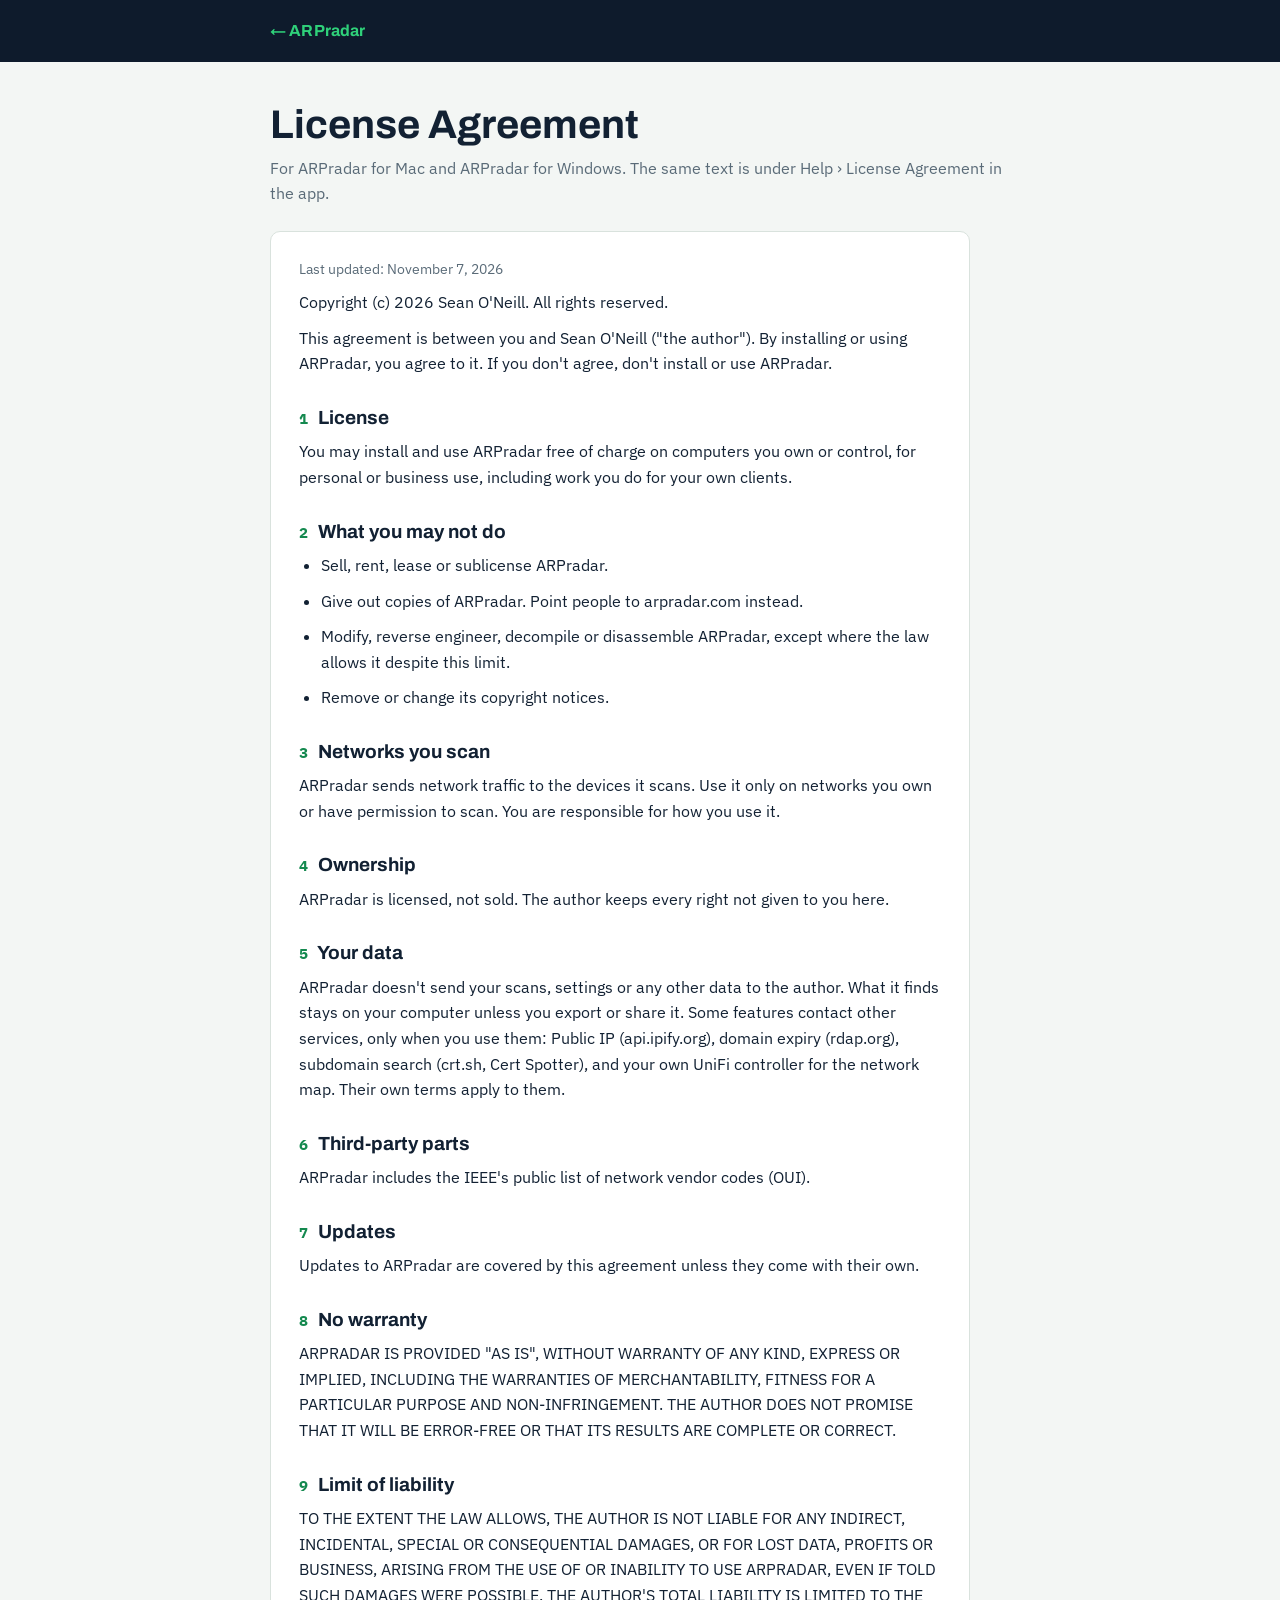
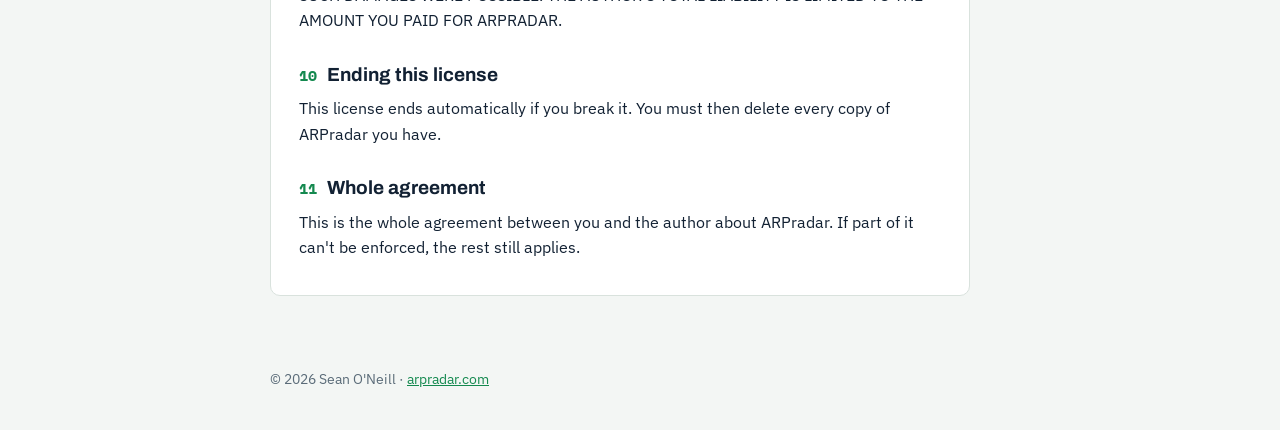
==== license.html @ 049ef29d "License Agreement page; copyright and license links in the footer and under the downloads Co-Authore" ====
<!doctype html>
<html lang="en">
<head>
<meta charset="utf-8">
<meta name="viewport" content="width=device-width, initial-scale=1, viewport-fit=cover">
<title>ARPradar License Agreement</title>
<meta name="description" content="The end-user license agreement for ARPradar for Mac and Windows.">
<link rel="icon" href="favicon.svg" type="image/svg+xml">
<link rel="canonical" href="https://arpradar.com/license.html">
<link rel="preconnect" href="https://fonts.googleapis.com">
<link rel="preconnect" href="https://fonts.gstatic.com" crossorigin>
<link rel="stylesheet" href="https://fonts.googleapis.com/css2?family=Archivo:wdth,wght@62..125,500..800&family=IBM+Plex+Sans:wght@400;500;600&family=IBM+Plex+Mono:wght@400;500&display=swap">
<style>
:root{color-scheme:light}
body{margin:0}
:root{
  --navy:#0e1b2c; --navy-2:#142740; --scope:#2fd17a; --scope-hi:#7dffb2; --scope-dim:rgba(47,209,122,.28);
  --bg:#f3f6f4; --surface:#ffffff; --ink:#122133; --muted:#5a6b78; --line:#d9e2dd; --accent:#14894f; --accent-ink:#ffffff;
  --off:#d33b3b; --tint:rgba(20,137,79,.08);
  --f-display:"Archivo",ui-sans-serif,system-ui,-apple-system,sans-serif;
  --f-body:"IBM Plex Sans",ui-sans-serif,system-ui,-apple-system,sans-serif;
  --f-mono:"IBM Plex Mono",ui-monospace,SFMono-Regular,Menlo,monospace;
}
@media (prefers-color-scheme:dark){:root:not([data-theme="light"]){
  --bg:#0b1522; --surface:#112033; --ink:#e3efe8; --muted:#8fa3b2; --line:#1f3550; --accent:#2fd17a; --accent-ink:#0e1b2c;
  --off:#ff6b6b; --tint:rgba(47,209,122,.10); color-scheme:dark}}
:root[data-theme="dark"]{
  --bg:#0b1522; --surface:#112033; --ink:#e3efe8; --muted:#8fa3b2; --line:#1f3550; --accent:#2fd17a; --accent-ink:#0e1b2c;
  --off:#ff6b6b; --tint:rgba(47,209,122,.10); color-scheme:dark}

*{box-sizing:border-box}
body{background:var(--bg);color:var(--ink);font:16px/1.6 var(--f-body);-webkit-font-smoothing:antialiased}
.wrap{max-width:780px;margin:0 auto;padding-left:max(20px,env(safe-area-inset-left,0px));padding-right:max(20px,env(safe-area-inset-right,0px))}
header{background:var(--navy);color:#e3efe8;padding-block:18px}
header a{color:var(--scope);text-decoration:none;font-family:var(--f-display);font-weight:700;letter-spacing:.01em}
h1{font-family:var(--f-display);font-size:clamp(28px,5vw,40px);line-height:1.15;margin:40px 0 8px;text-wrap:balance}
.lead{color:var(--muted);margin:0 0 24px}
article{background:var(--surface);border:1px solid var(--line);border-radius:10px;padding:8px 28px 24px;margin:0 0 48px;max-width:70ch}
article h2{font-family:var(--f-display);font-size:19px;margin:26px 0 6px;text-wrap:balance}
article h2 span{font-family:var(--f-mono);color:var(--accent);font-size:15px;margin-right:6px}
article p,article li{margin:0 0 10px}
article ul{margin:0 0 10px;padding-left:22px}
article .date{color:var(--muted);font-size:14px;margin-top:18px}
@media (max-width:480px){article{padding:4px 18px 18px}}
footer{padding-block:24px 40px;color:var(--muted);font-size:14px}
footer a{color:var(--accent)}
</style>
</head>
<body>
<header><div class="wrap"><a href="./">← ARPradar</a></div></header>
<main class="wrap">
<h1>License Agreement</h1>
<p class="lead">For ARPradar for Mac and ARPradar for Windows. The same text is under Help › License Agreement in the app.</p>
<article>
<p class="date">Last updated: November 7, 2026</p>
<p>Copyright (c) 2026 Sean O&#x27;Neill. All rights reserved.</p>
<p>This agreement is between you and Sean O&#x27;Neill (&quot;the author&quot;). By installing or using ARPradar, you agree to it. If you don&#x27;t agree, don&#x27;t install or use ARPradar.</p>
<h2><span>1</span> License</h2>
<p>You may install and use ARPradar free of charge on computers you own or control, for personal or business use, including work you do for your own clients.</p>
<h2><span>2</span> What you may not do</h2>
<ul><li>Sell, rent, lease or sublicense ARPradar.</li><li>Give out copies of ARPradar. Point people to arpradar.com instead.</li><li>Modify, reverse engineer, decompile or disassemble ARPradar, except where the law allows it despite this limit.</li><li>Remove or change its copyright notices.</li></ul>
<h2><span>3</span> Networks you scan</h2>
<p>ARPradar sends network traffic to the devices it scans. Use it only on networks you own or have permission to scan. You are responsible for how you use it.</p>
<h2><span>4</span> Ownership</h2>
<p>ARPradar is licensed, not sold. The author keeps every right not given to you here.</p>
<h2><span>5</span> Your data</h2>
<p>ARPradar doesn&#x27;t send your scans, settings or any other data to the author. What it finds stays on your computer unless you export or share it. Some features contact other services, only when you use them: Public IP (api.ipify.org), domain expiry (rdap.org), subdomain search (crt.sh, Cert Spotter), and your own UniFi controller for the network map. Their own terms apply to them.</p>
<h2><span>6</span> Third-party parts</h2>
<p>ARPradar includes the IEEE&#x27;s public list of network vendor codes (OUI).</p>
<h2><span>7</span> Updates</h2>
<p>Updates to ARPradar are covered by this agreement unless they come with their own.</p>
<h2><span>8</span> No warranty</h2>
<p>ARPRADAR IS PROVIDED &quot;AS IS&quot;, WITHOUT WARRANTY OF ANY KIND, EXPRESS OR IMPLIED, INCLUDING THE WARRANTIES OF MERCHANTABILITY, FITNESS FOR A PARTICULAR PURPOSE AND NON-INFRINGEMENT. THE AUTHOR DOES NOT PROMISE THAT IT WILL BE ERROR-FREE OR THAT ITS RESULTS ARE COMPLETE OR CORRECT.</p>
<h2><span>9</span> Limit of liability</h2>
<p>TO THE EXTENT THE LAW ALLOWS, THE AUTHOR IS NOT LIABLE FOR ANY INDIRECT, INCIDENTAL, SPECIAL OR CONSEQUENTIAL DAMAGES, OR FOR LOST DATA, PROFITS OR BUSINESS, ARISING FROM THE USE OF OR INABILITY TO USE ARPRADAR, EVEN IF TOLD SUCH DAMAGES WERE POSSIBLE. THE AUTHOR&#x27;S TOTAL LIABILITY IS LIMITED TO THE AMOUNT YOU PAID FOR ARPRADAR.</p>
<h2><span>10</span> Ending this license</h2>
<p>This license ends automatically if you break it. You must then delete every copy of ARPradar you have.</p>
<h2><span>11</span> Whole agreement</h2>
<p>This is the whole agreement between you and the author about ARPradar. If part of it can&#x27;t be enforced, the rest still applies.</p>
</article>
</main>
<footer><div class="wrap">© 2026 Sean O'Neill · <a href="./">arpradar.com</a></div></footer>
</body>
</html>
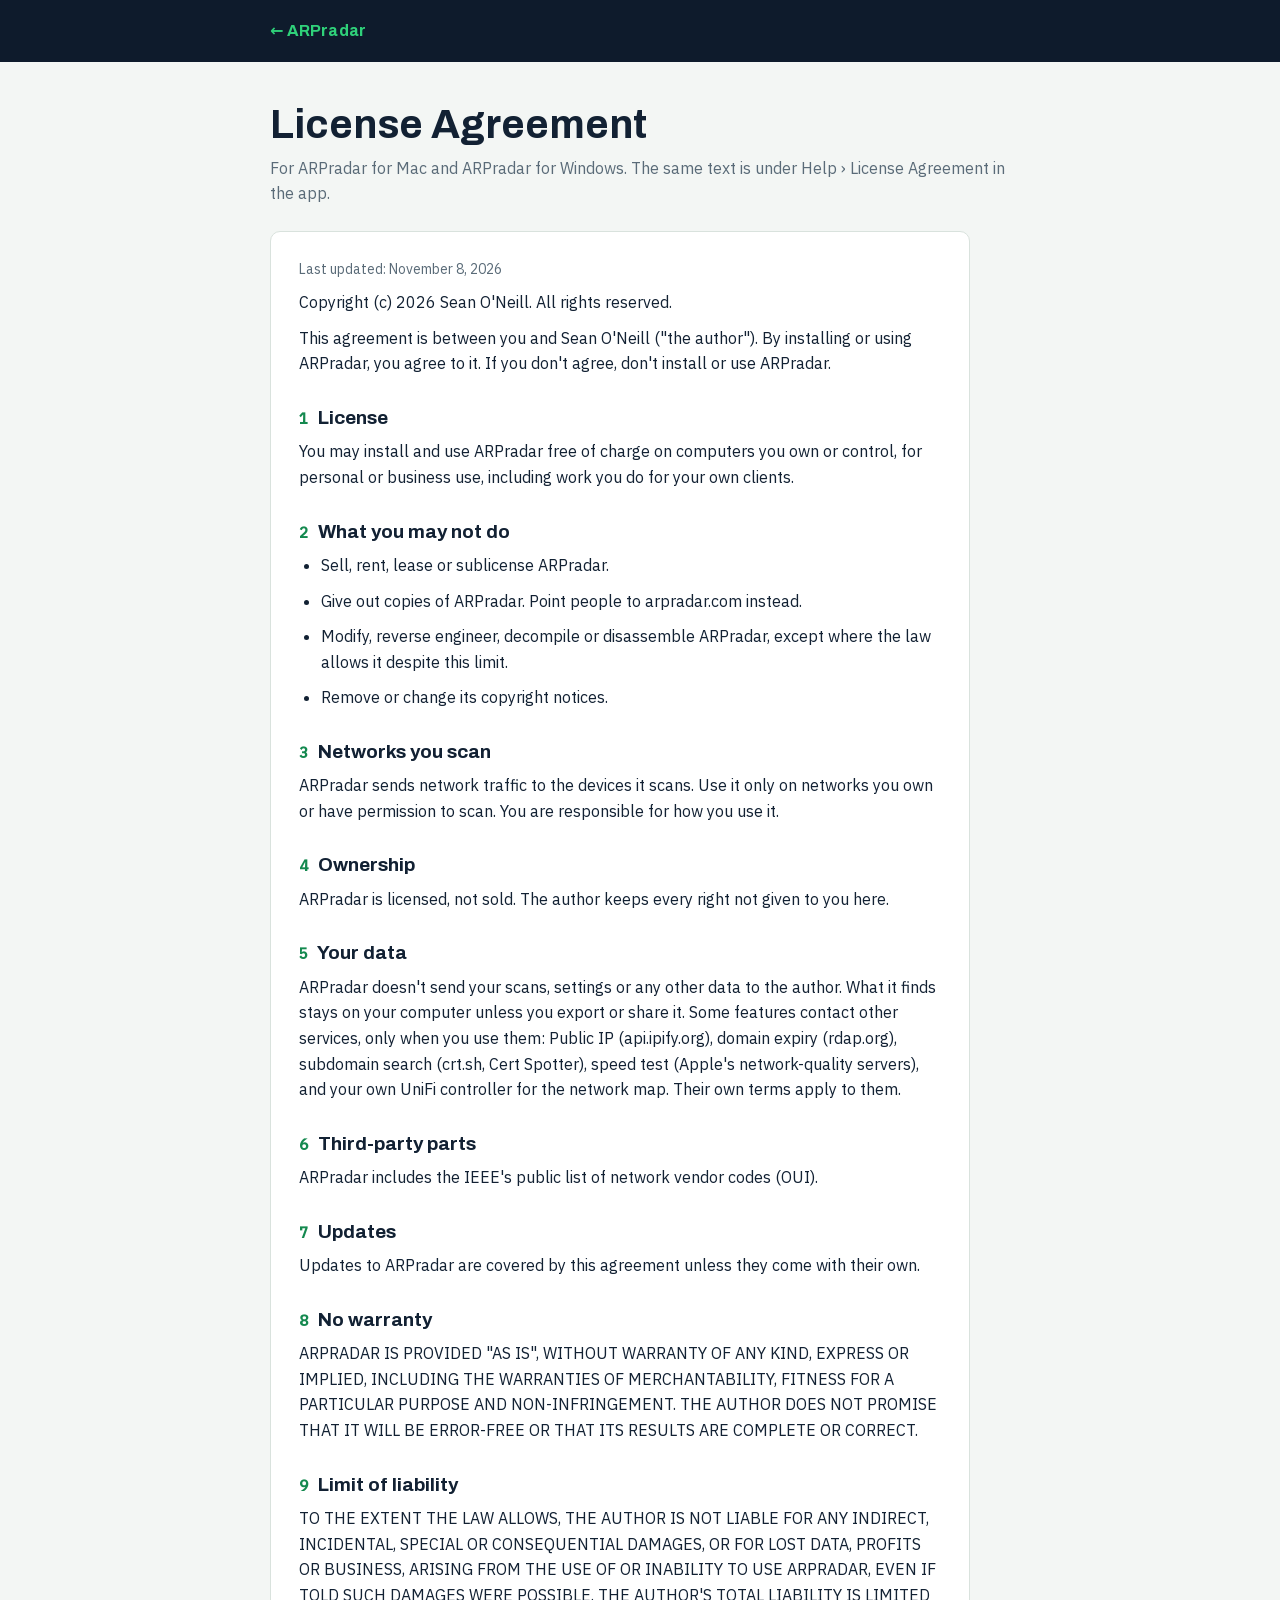
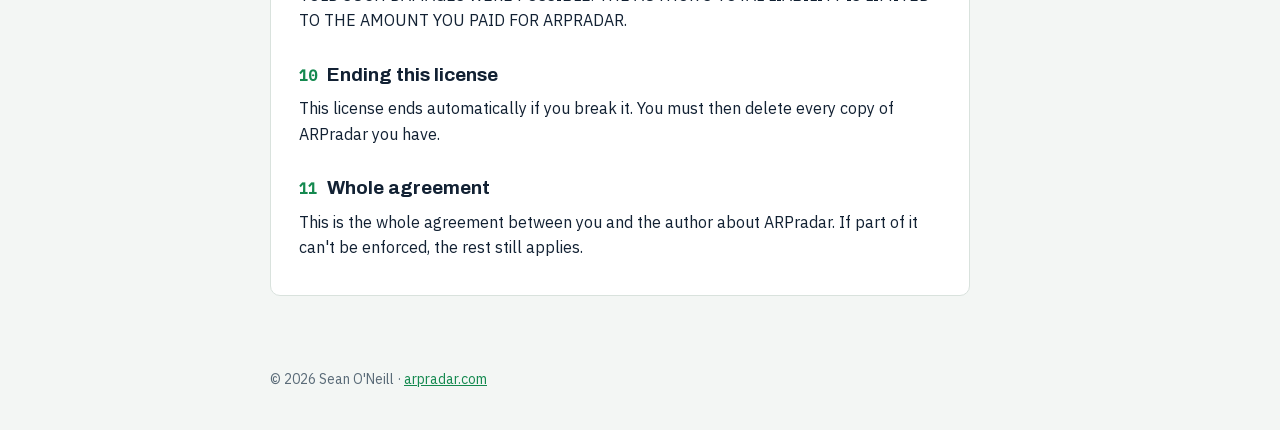
==== commit 1ac87897: "Website: self-hosted fonts, OS-aware download buttons, live version text, checksum notes, social pre" ====
--- a/license.html
+++ b/license.html
@@ -7,9 +7,7 @@
 <meta name="description" content="The end-user license agreement for ARPradar for Mac and Windows.">
 <link rel="icon" href="favicon.svg" type="image/svg+xml">
 <link rel="canonical" href="https://arpradar.com/license.html">
-<link rel="preconnect" href="https://fonts.googleapis.com">
-<link rel="preconnect" href="https://fonts.gstatic.com" crossorigin>
-<link rel="stylesheet" href="https://fonts.googleapis.com/css2?family=Archivo:wdth,wght@62..125,500..800&family=IBM+Plex+Sans:wght@400;500;600&family=IBM+Plex+Mono:wght@400;500&display=swap">
+<link rel="stylesheet" href="fonts.css">
 <style>
 :root{color-scheme:light}
 body{margin:0}
@@ -52,7 +50,7 @@
 <h1>License Agreement</h1>
 <p class="lead">For ARPradar for Mac and ARPradar for Windows. The same text is under Help › License Agreement in the app.</p>
 <article>
-<p class="date">Last updated: November 7, 2026</p>
+<p class="date">Last updated: November 8, 2026</p>
 <p>Copyright (c) 2026 Sean O&#x27;Neill. All rights reserved.</p>
 <p>This agreement is between you and Sean O&#x27;Neill (&quot;the author&quot;). By installing or using ARPradar, you agree to it. If you don&#x27;t agree, don&#x27;t install or use ARPradar.</p>
 <h2><span>1</span> License</h2>
@@ -63,8 +61,8 @@
 <p>ARPradar sends network traffic to the devices it scans. Use it only on networks you own or have permission to scan. You are responsible for how you use it.</p>
 <h2><span>4</span> Ownership</h2>
 <p>ARPradar is licensed, not sold. The author keeps every right not given to you here.</p>
-<h2><span>5</span> Your data</h2>
-<p>ARPradar doesn&#x27;t send your scans, settings or any other data to the author. What it finds stays on your computer unless you export or share it. Some features contact other services, only when you use them: Public IP (api.ipify.org), domain expiry (rdap.org), subdomain search (crt.sh, Cert Spotter), and your own UniFi controller for the network map. Their own terms apply to them.</p>
+<h2 id="data"><span>5</span> Your data</h2>
+<p>ARPradar doesn&#x27;t send your scans, settings or any other data to the author. What it finds stays on your computer unless you export or share it. Some features contact other services, only when you use them: Public IP (api.ipify.org), domain expiry (rdap.org), subdomain search (crt.sh, Cert Spotter), speed test (Apple&#x27;s network-quality servers), and your own UniFi controller for the network map. Their own terms apply to them.</p>
 <h2><span>6</span> Third-party parts</h2>
 <p>ARPradar includes the IEEE&#x27;s public list of network vendor codes (OUI).</p>
 <h2><span>7</span> Updates</h2>
--- a/fonts.css
+++ b/fonts.css
@@ -0,0 +1,77 @@
+/* Self-hosted copies of the Google Fonts the site used to link (woff2, latin + latin-ext subsets). */
+
+/* Archivo: variable width 62..125 and weight 500..800 */
+@font-face {
+  font-family: 'Archivo';
+  font-style: normal;
+  font-weight: 500 800;
+  font-stretch: 62% 125%;
+  font-display: swap;
+  src: url(fonts/archivo-latin-ext.woff2) format('woff2');
+  unicode-range: U+0100-02BA, U+02BD-02C5, U+02C7-02CC, U+02CE-02D7, U+02DD-02FF, U+0304, U+0308, U+0329, U+1D00-1DBF, U+1E00-1E9F, U+1EF2-1EFF, U+2020, U+20A0-20AB, U+20AD-20C4, U+2113, U+2C60-2C7F, U+A720-A7FF;
+}
+@font-face {
+  font-family: 'Archivo';
+  font-style: normal;
+  font-weight: 500 800;
+  font-stretch: 62% 125%;
+  font-display: swap;
+  src: url(fonts/archivo-latin.woff2) format('woff2');
+  unicode-range: U+0000-00FF, U+0131, U+0152-0153, U+02BB-02BC, U+02C6, U+02DA, U+02DC, U+0304, U+0308, U+0329, U+2000-206F, U+20AC, U+2122, U+2191, U+2193, U+2212, U+2215, U+FEFF, U+FFFD;
+}
+
+/* IBM Plex Sans: one variable file covers 400, 500 and 600 */
+@font-face {
+  font-family: 'IBM Plex Sans';
+  font-style: normal;
+  font-weight: 400 600;
+  font-stretch: 100%;
+  font-display: swap;
+  src: url(fonts/plex-sans-latin-ext.woff2) format('woff2');
+  unicode-range: U+0100-02BA, U+02BD-02C5, U+02C7-02CC, U+02CE-02D7, U+02DD-02FF, U+0304, U+0308, U+0329, U+1D00-1DBF, U+1E00-1E9F, U+1EF2-1EFF, U+2020, U+20A0-20AB, U+20AD-20C4, U+2113, U+2C60-2C7F, U+A720-A7FF;
+}
+@font-face {
+  font-family: 'IBM Plex Sans';
+  font-style: normal;
+  font-weight: 400 600;
+  font-stretch: 100%;
+  font-display: swap;
+  src: url(fonts/plex-sans-latin.woff2) format('woff2');
+  unicode-range: U+0000-00FF, U+0131, U+0152-0153, U+02BB-02BC, U+02C6, U+02DA, U+02DC, U+0304, U+0308, U+0329, U+2000-206F, U+20AC, U+2122, U+2191, U+2193, U+2212, U+2215, U+FEFF, U+FFFD;
+}
+
+/* IBM Plex Mono 400 */
+@font-face {
+  font-family: 'IBM Plex Mono';
+  font-style: normal;
+  font-weight: 400;
+  font-display: swap;
+  src: url(fonts/plex-mono-400-latin-ext.woff2) format('woff2');
+  unicode-range: U+0100-02BA, U+02BD-02C5, U+02C7-02CC, U+02CE-02D7, U+02DD-02FF, U+0304, U+0308, U+0329, U+1D00-1DBF, U+1E00-1E9F, U+1EF2-1EFF, U+2020, U+20A0-20AB, U+20AD-20C4, U+2113, U+2C60-2C7F, U+A720-A7FF;
+}
+@font-face {
+  font-family: 'IBM Plex Mono';
+  font-style: normal;
+  font-weight: 400;
+  font-display: swap;
+  src: url(fonts/plex-mono-400-latin.woff2) format('woff2');
+  unicode-range: U+0000-00FF, U+0131, U+0152-0153, U+02BB-02BC, U+02C6, U+02DA, U+02DC, U+0304, U+0308, U+0329, U+2000-206F, U+20AC, U+2122, U+2191, U+2193, U+2212, U+2215, U+FEFF, U+FFFD;
+}
+
+/* IBM Plex Mono 500 */
+@font-face {
+  font-family: 'IBM Plex Mono';
+  font-style: normal;
+  font-weight: 500;
+  font-display: swap;
+  src: url(fonts/plex-mono-500-latin-ext.woff2) format('woff2');
+  unicode-range: U+0100-02BA, U+02BD-02C5, U+02C7-02CC, U+02CE-02D7, U+02DD-02FF, U+0304, U+0308, U+0329, U+1D00-1DBF, U+1E00-1E9F, U+1EF2-1EFF, U+2020, U+20A0-20AB, U+20AD-20C4, U+2113, U+2C60-2C7F, U+A720-A7FF;
+}
+@font-face {
+  font-family: 'IBM Plex Mono';
+  font-style: normal;
+  font-weight: 500;
+  font-display: swap;
+  src: url(fonts/plex-mono-500-latin.woff2) format('woff2');
+  unicode-range: U+0000-00FF, U+0131, U+0152-0153, U+02BB-02BC, U+02C6, U+02DA, U+02DC, U+0304, U+0308, U+0329, U+2000-206F, U+20AC, U+2122, U+2191, U+2193, U+2212, U+2215, U+FEFF, U+FFFD;
+}
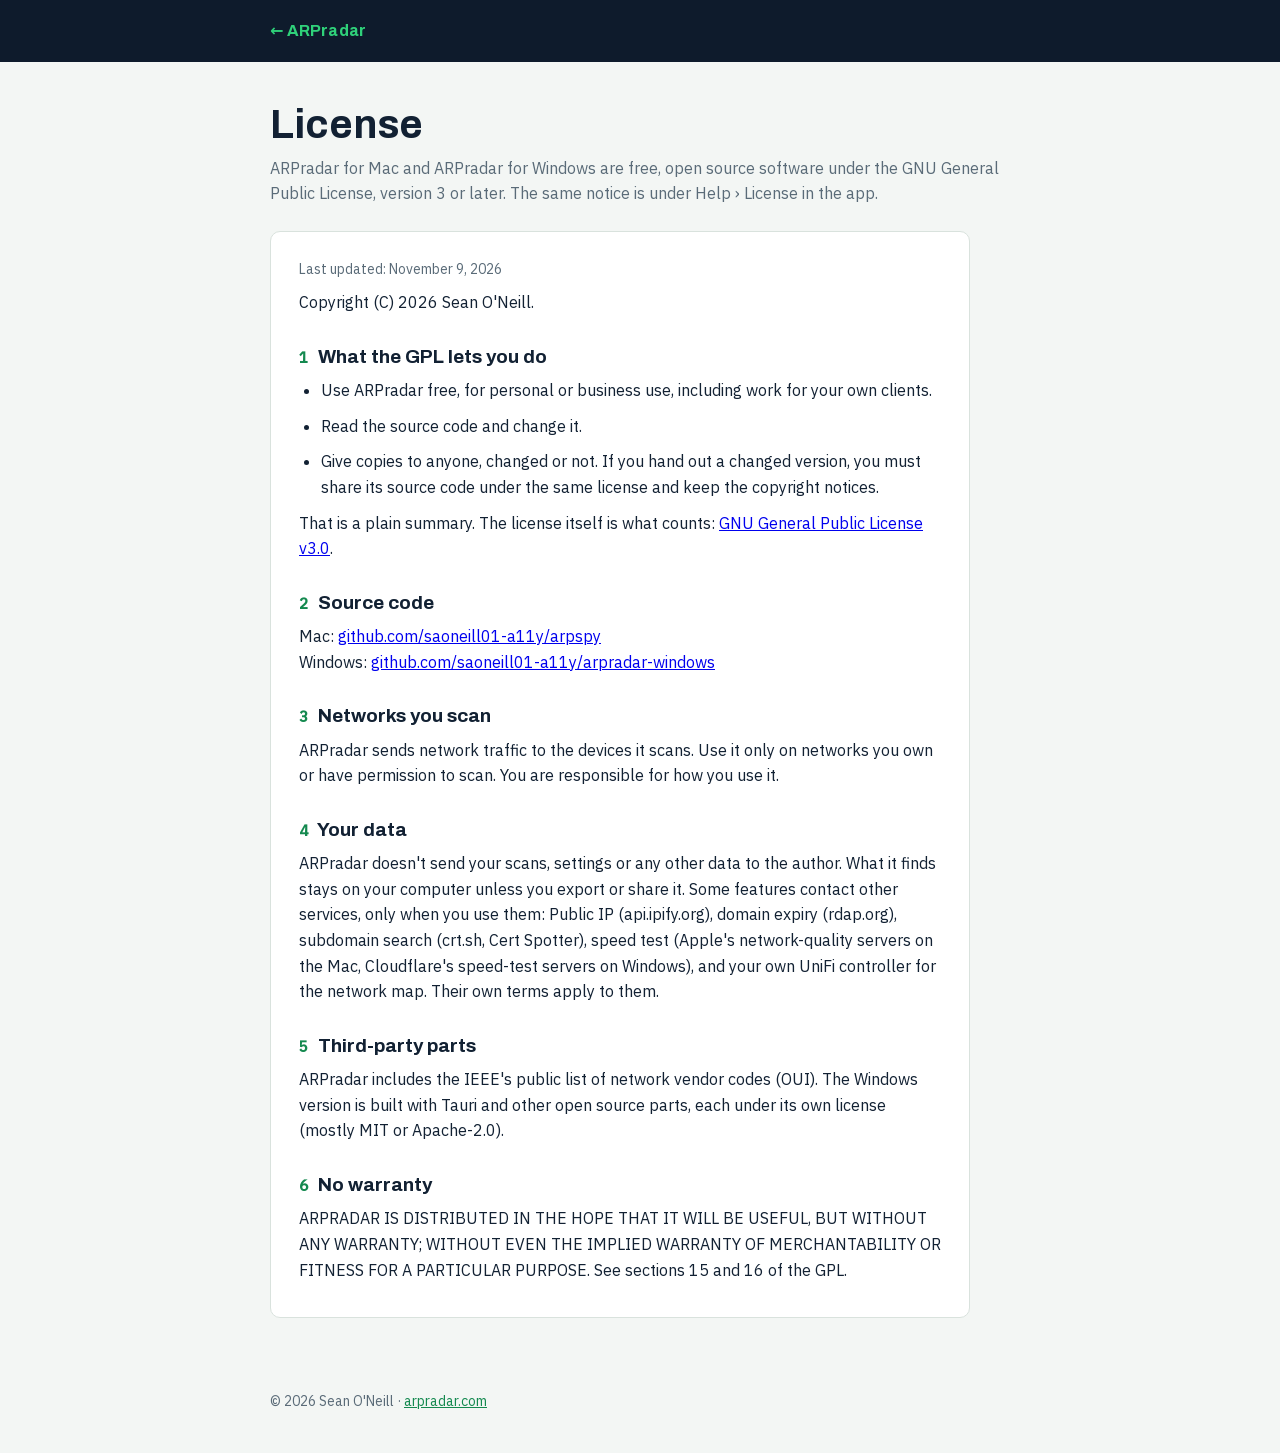
==== commit 5fef8476: "License page: ARPradar is now open source (GPL-3.0-or-later); source links in the footer Co-Authored" ====
--- a/license.html
+++ b/license.html
@@ -3,8 +3,8 @@
 <head>
 <meta charset="utf-8">
 <meta name="viewport" content="width=device-width, initial-scale=1, viewport-fit=cover">
-<title>ARPradar License Agreement</title>
-<meta name="description" content="The end-user license agreement for ARPradar for Mac and Windows.">
+<title>ARPradar License</title>
+<meta name="description" content="ARPradar is free, open source software under the GNU GPL v3.">
 <link rel="icon" href="favicon.svg" type="image/svg+xml">
 <link rel="canonical" href="https://arpradar.com/license.html">
 <link rel="stylesheet" href="fonts.css">
@@ -47,34 +47,24 @@
 <body>
 <header><div class="wrap"><a href="./">← ARPradar</a></div></header>
 <main class="wrap">
-<h1>License Agreement</h1>
-<p class="lead">For ARPradar for Mac and ARPradar for Windows. The same text is under Help › License Agreement in the app.</p>
+<h1>License</h1>
+<p class="lead">ARPradar for Mac and ARPradar for Windows are free, open source software under the GNU General Public License, version 3 or later. The same notice is under Help › License in the app.</p>
 <article>
-<p class="date">Last updated: November 8, 2026</p>
-<p>Copyright (c) 2026 Sean O&#x27;Neill. All rights reserved.</p>
-<p>This agreement is between you and Sean O&#x27;Neill (&quot;the author&quot;). By installing or using ARPradar, you agree to it. If you don&#x27;t agree, don&#x27;t install or use ARPradar.</p>
-<h2><span>1</span> License</h2>
-<p>You may install and use ARPradar free of charge on computers you own or control, for personal or business use, including work you do for your own clients.</p>
-<h2><span>2</span> What you may not do</h2>
-<ul><li>Sell, rent, lease or sublicense ARPradar.</li><li>Give out copies of ARPradar. Point people to arpradar.com instead.</li><li>Modify, reverse engineer, decompile or disassemble ARPradar, except where the law allows it despite this limit.</li><li>Remove or change its copyright notices.</li></ul>
+<p class="date">Last updated: November 9, 2026</p>
+<p>Copyright (C) 2026 Sean O&#x27;Neill.</p>
+<h2><span>1</span> What the GPL lets you do</h2>
+<ul><li>Use ARPradar free, for personal or business use, including work for your own clients.</li><li>Read the source code and change it.</li><li>Give copies to anyone, changed or not. If you hand out a changed version, you must share its source code under the same license and keep the copyright notices.</li></ul>
+<p>That is a plain summary. The license itself is what counts: <a href="https://www.gnu.org/licenses/gpl-3.0.html">GNU General Public License v3.0</a>.</p>
+<h2><span>2</span> Source code</h2>
+<p>Mac: <a href="https://github.com/saoneill01-a11y/arpspy">github.com/saoneill01-a11y/arpspy</a><br>Windows: <a href="https://github.com/saoneill01-a11y/arpradar-windows">github.com/saoneill01-a11y/arpradar-windows</a></p>
 <h2><span>3</span> Networks you scan</h2>
 <p>ARPradar sends network traffic to the devices it scans. Use it only on networks you own or have permission to scan. You are responsible for how you use it.</p>
-<h2><span>4</span> Ownership</h2>
-<p>ARPradar is licensed, not sold. The author keeps every right not given to you here.</p>
-<h2 id="data"><span>5</span> Your data</h2>
-<p>ARPradar doesn&#x27;t send your scans, settings or any other data to the author. What it finds stays on your computer unless you export or share it. Some features contact other services, only when you use them: Public IP (api.ipify.org), domain expiry (rdap.org), subdomain search (crt.sh, Cert Spotter), speed test (Apple&#x27;s network-quality servers), and your own UniFi controller for the network map. Their own terms apply to them.</p>
-<h2><span>6</span> Third-party parts</h2>
-<p>ARPradar includes the IEEE&#x27;s public list of network vendor codes (OUI).</p>
-<h2><span>7</span> Updates</h2>
-<p>Updates to ARPradar are covered by this agreement unless they come with their own.</p>
-<h2><span>8</span> No warranty</h2>
-<p>ARPRADAR IS PROVIDED &quot;AS IS&quot;, WITHOUT WARRANTY OF ANY KIND, EXPRESS OR IMPLIED, INCLUDING THE WARRANTIES OF MERCHANTABILITY, FITNESS FOR A PARTICULAR PURPOSE AND NON-INFRINGEMENT. THE AUTHOR DOES NOT PROMISE THAT IT WILL BE ERROR-FREE OR THAT ITS RESULTS ARE COMPLETE OR CORRECT.</p>
-<h2><span>9</span> Limit of liability</h2>
-<p>TO THE EXTENT THE LAW ALLOWS, THE AUTHOR IS NOT LIABLE FOR ANY INDIRECT, INCIDENTAL, SPECIAL OR CONSEQUENTIAL DAMAGES, OR FOR LOST DATA, PROFITS OR BUSINESS, ARISING FROM THE USE OF OR INABILITY TO USE ARPRADAR, EVEN IF TOLD SUCH DAMAGES WERE POSSIBLE. THE AUTHOR&#x27;S TOTAL LIABILITY IS LIMITED TO THE AMOUNT YOU PAID FOR ARPRADAR.</p>
-<h2><span>10</span> Ending this license</h2>
-<p>This license ends automatically if you break it. You must then delete every copy of ARPradar you have.</p>
-<h2><span>11</span> Whole agreement</h2>
-<p>This is the whole agreement between you and the author about ARPradar. If part of it can&#x27;t be enforced, the rest still applies.</p>
+<h2 id="data"><span>4</span> Your data</h2>
+<p>ARPradar doesn&#x27;t send your scans, settings or any other data to the author. What it finds stays on your computer unless you export or share it. Some features contact other services, only when you use them: Public IP (api.ipify.org), domain expiry (rdap.org), subdomain search (crt.sh, Cert Spotter), speed test (Apple&#x27;s network-quality servers on the Mac, Cloudflare&#x27;s speed-test servers on Windows), and your own UniFi controller for the network map. Their own terms apply to them.</p>
+<h2><span>5</span> Third-party parts</h2>
+<p>ARPradar includes the IEEE&#x27;s public list of network vendor codes (OUI). The Windows version is built with Tauri and other open source parts, each under its own license (mostly MIT or Apache-2.0).</p>
+<h2><span>6</span> No warranty</h2>
+<p>ARPRADAR IS DISTRIBUTED IN THE HOPE THAT IT WILL BE USEFUL, BUT WITHOUT ANY WARRANTY; WITHOUT EVEN THE IMPLIED WARRANTY OF MERCHANTABILITY OR FITNESS FOR A PARTICULAR PURPOSE. See sections 15 and 16 of the GPL.</p>
 </article>
 </main>
 <footer><div class="wrap">© 2026 Sean O'Neill · <a href="./">arpradar.com</a></div></footer>
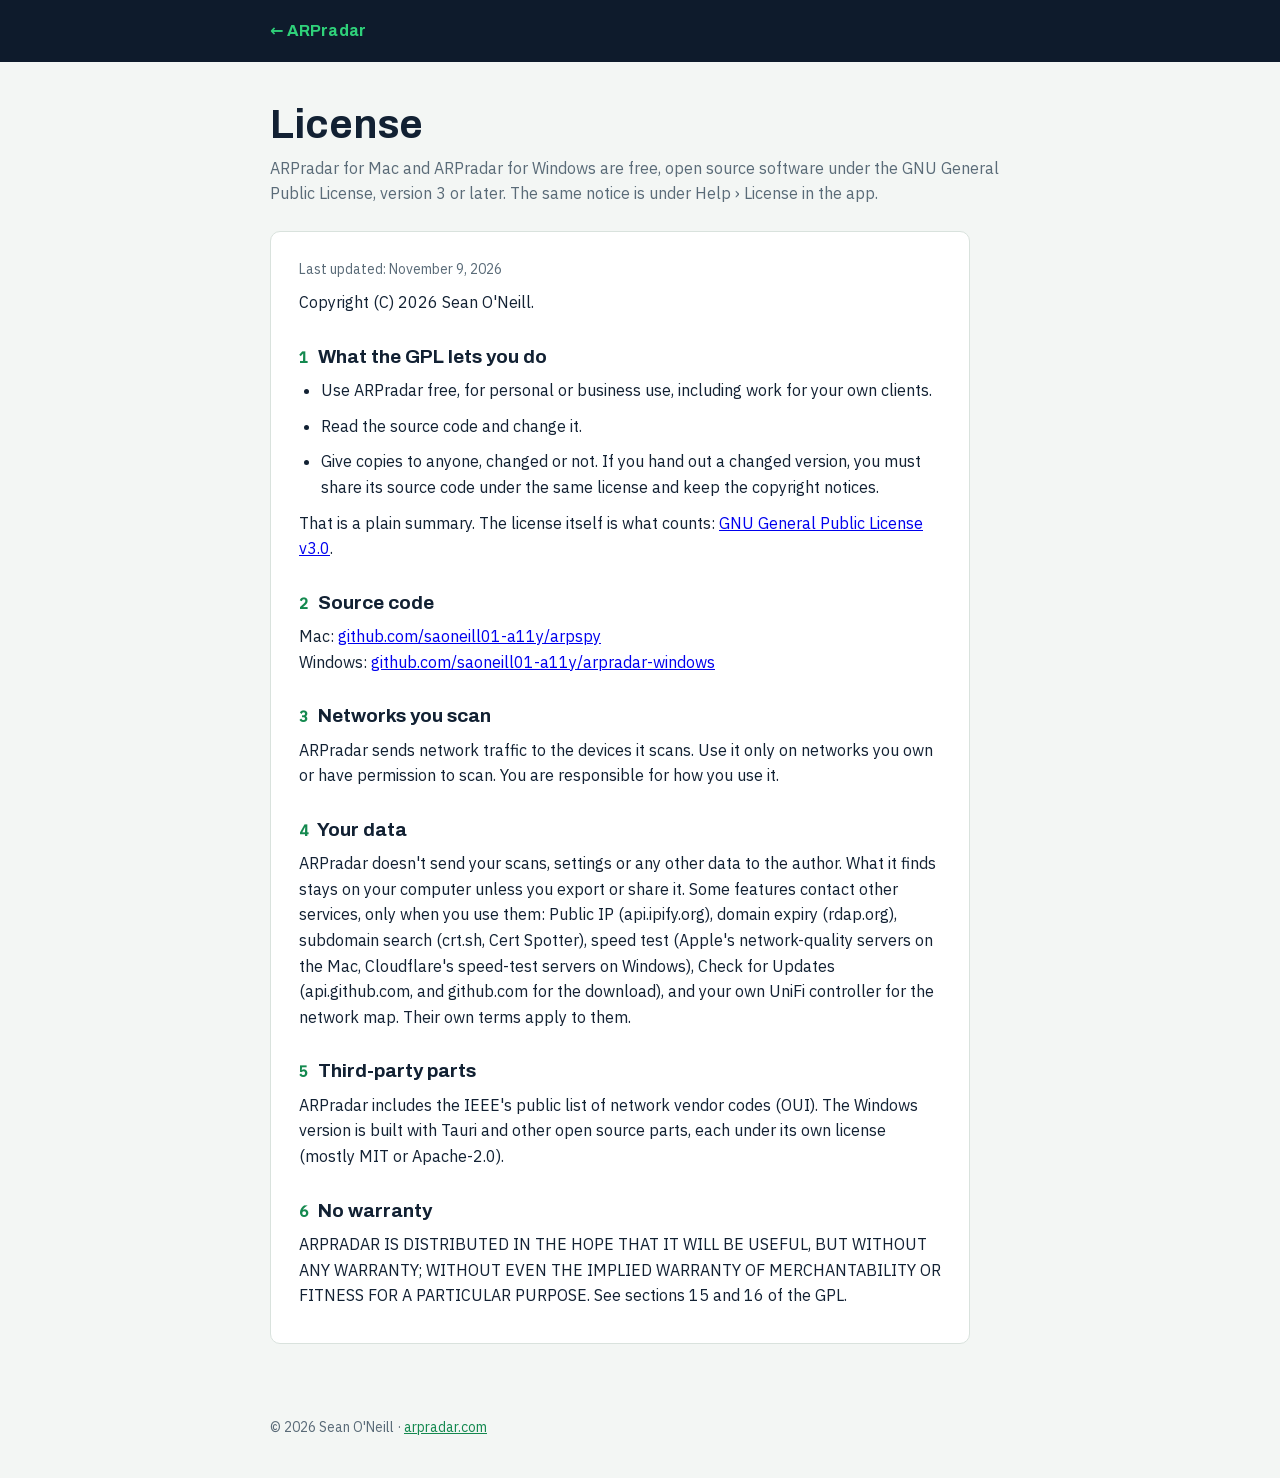
==== commit 0fb92a22: "License page: Check for Updates listed among the outside services Co-Authored-By: Claude Opus 5.5 <n" ====
--- a/license.html
+++ b/license.html
@@ -60,7 +60,7 @@
 <h2><span>3</span> Networks you scan</h2>
 <p>ARPradar sends network traffic to the devices it scans. Use it only on networks you own or have permission to scan. You are responsible for how you use it.</p>
 <h2 id="data"><span>4</span> Your data</h2>
-<p>ARPradar doesn&#x27;t send your scans, settings or any other data to the author. What it finds stays on your computer unless you export or share it. Some features contact other services, only when you use them: Public IP (api.ipify.org), domain expiry (rdap.org), subdomain search (crt.sh, Cert Spotter), speed test (Apple&#x27;s network-quality servers on the Mac, Cloudflare&#x27;s speed-test servers on Windows), and your own UniFi controller for the network map. Their own terms apply to them.</p>
+<p>ARPradar doesn&#x27;t send your scans, settings or any other data to the author. What it finds stays on your computer unless you export or share it. Some features contact other services, only when you use them: Public IP (api.ipify.org), domain expiry (rdap.org), subdomain search (crt.sh, Cert Spotter), speed test (Apple&#x27;s network-quality servers on the Mac, Cloudflare&#x27;s speed-test servers on Windows), Check for Updates (api.github.com, and github.com for the download), and your own UniFi controller for the network map. Their own terms apply to them.</p>
 <h2><span>5</span> Third-party parts</h2>
 <p>ARPradar includes the IEEE&#x27;s public list of network vendor codes (OUI). The Windows version is built with Tauri and other open source parts, each under its own license (mostly MIT or Apache-2.0).</p>
 <h2><span>6</span> No warranty</h2>
